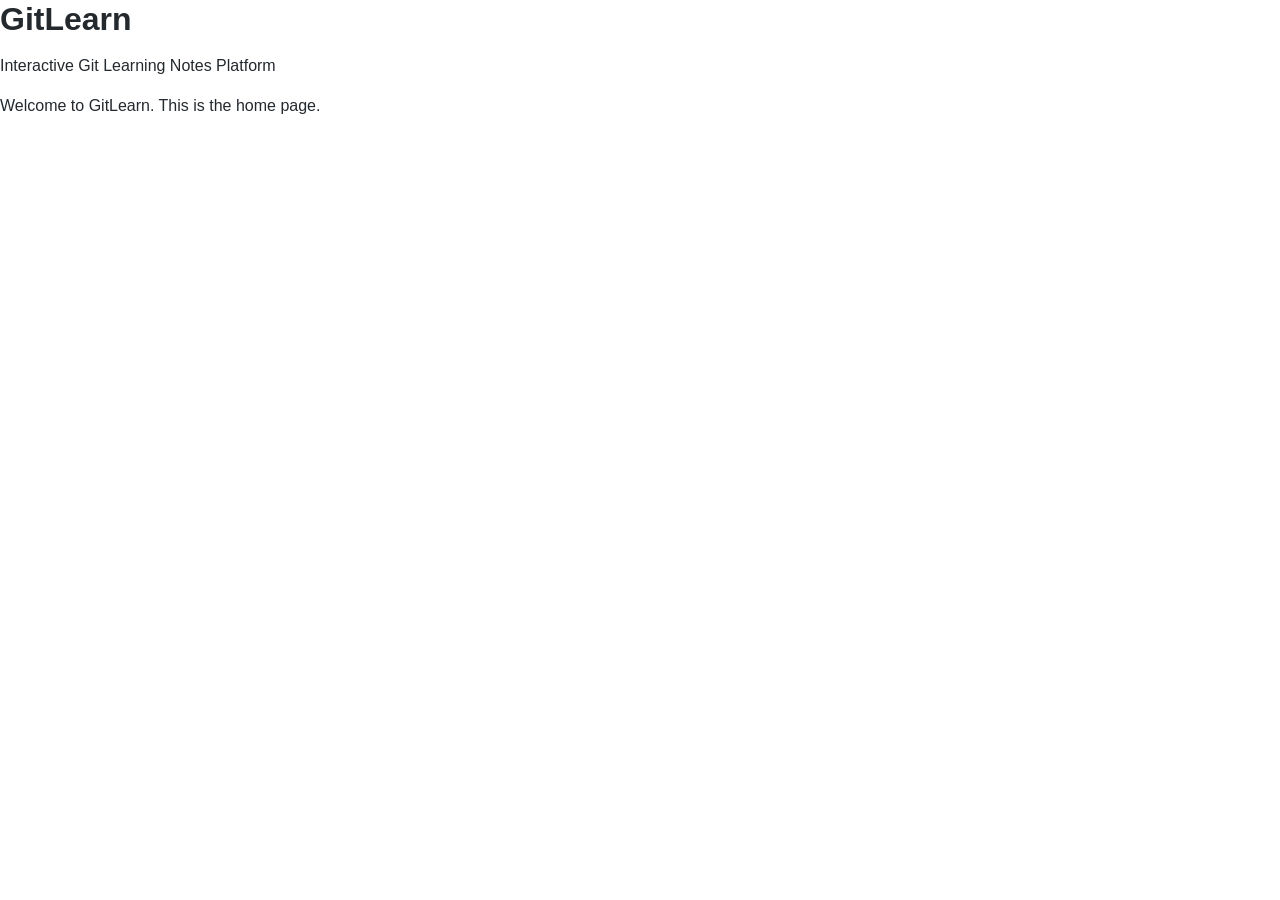
==== gitlearn/index.html @ b14d95a1 "Initial GitLearn project structure and base files" ====
<!DOCTYPE html>
<html lang="en">

<head>
    <meta charset="UTF-8">
    <meta name="viewport" content="width=device-width, initial-scale=1.0">
    <title>GitLearn - Interactive Git Learning Platform</title>
    <link rel="stylesheet" href="css/styles.css">
</head>

<body>
    <header>
        <h1>GitLearn</h1>
        <p>Interactive Git Learning Notes Platform</p>
    </header>
    <main>
        <p>Welcome to GitLearn. This is the home page.</p>
    </main>
    <script src="js/main.js"></script>
</body>

</html>
---- gitlearn/css/styles.css ----
/* GitLearn CSS Design System */

/* ===== CSS VARIABLES FOR THEMING ===== */
:root {
    /* Light Theme Colors */
    --primary-color: #0366d6;
    --primary-hover: #0256cc;
    --background-color: #ffffff;
    --sidebar-bg: #f6f8fa;
    --header-bg: #ffffff;
    --card-bg: #ffffff;
    --text-color: #24292e;
    --text-secondary: #586069;
    --border-color: #e1e4e8;
    --code-bg: #f6f8fa;
    --code-border: #e1e4e8;
    --shadow: rgba(0, 0, 0, 0.1);
    --shadow-hover: rgba(0, 0, 0, 0.15);

    /* Spacing */
    --spacing-xs: 0.25rem;
    --spacing-sm: 0.5rem;
    --spacing-md: 1rem;
    --spacing-lg: 1.5rem;
    --spacing-xl: 2rem;
    --spacing-2xl: 3rem;

    /* Typography */
    --font-family: -apple-system, BlinkMacSystemFont, 'Segoe UI', Roboto, sans-serif;
    --font-mono: 'SFMono-Regular', Consolas, 'Liberation Mono', Menlo, monospace;
    --font-size-sm: 0.875rem;
    --font-size-base: 1rem;
    --font-size-lg: 1.25rem;
    --font-size-xl: 1.5rem;
    --font-size-2xl: 2rem;
    --line-height: 1.5;
}

/* Dark Theme */
.dark {
    --background-color: #0d1117;
    --sidebar-bg: #161b22;
    --header-bg: #161b22;
    --card-bg: #161b22;
    --text-color: #c9d1d9;
    --text-secondary: #8b949e;
    --border-color: #30363d;
    --code-bg: #161b22;
    --code-border: #30363d;
    --shadow: rgba(0, 0, 0, 0.3);
    --shadow-hover: rgba(0, 0, 0, 0.4);
}

/* ===== RESET AND BASE STYLES ===== */
* {
    box-sizing: border-box;
    margin: 0;
    padding: 0;
}

body {
    font-family: var(--font-family);
    font-size: var(--font-size-base);
    line-height: var(--line-height);
    color: var(--text-color);
    background-color: var(--background-color);
    transition: background-color 0.3s ease, color 0.3s ease;
}

h1,
h2,
h3,
h4,
h5,
h6 {
    margin-bottom: var(--spacing-md);
    font-weight: 600;
    line-height: 1.2;
}

h1 {
    font-size: var(--font-size-2xl);
}

h2 {
    font-size: var(--font-size-xl);
}

h3 {
    font-size: var(--font-size-lg);
}

p {
    margin-bottom: var(--spacing-md);
}

a {
    color: var(--primary-color);
    text-decoration: none;
    transition: color 0.2s ease;
}

a:hover {
    color: var(--primary-hover);
}

/* ===== LAYOUT ===== */
.app-container {
    display: flex;
    min-height: 100vh;
}

.sidebar {
    width: 280px;
    background-color: var(--sidebar-bg);
    border-right: 1px solid var(--border-color);
    padding: var(--spacing-lg);
    position: fixed;
    height: 100vh;
    overflow-y: auto;
    transition: transform 0.3s ease;
}

.main-content {
    flex: 1;
    margin-left: 280px;
    display: flex;
    flex-direction: column;
    min-height: 100vh;
}

.header {
    background-color: var(--header-bg);
    border-bottom: 1px solid var(--border-color);
    padding: var(--spacing-lg);
    display: flex;
    justify-content: space-between;
    align-items: center;
    position: sticky;
    top: 0;
    z-index: 100;
}

.content {
    padding: var(--spacing-2xl);
    max-width: 1200px;
    margin: 0 auto;
    flex: 1;
}

/* ===== SIDEBAR NAVIGATION ===== */
.sidebar-nav {
    list-style: none;
}

.sidebar-nav li {
    margin-bottom: var(--spacing-sm);
}

.sidebar-nav a {
    display: block;
    padding: var(--spacing-md);
    border-radius: 6px;
    color: var(--text-color);
    font-weight: 500;
    transition: all 0.2s ease;
}

.sidebar-nav a:hover,
.sidebar-nav a.active {
    background-color: var(--primary-color);
    color: white;
    transform: translateX(4px);
}

/* ===== HEADER ===== */
.header-title h1 {
    font-size: var(--font-size-xl);
    margin: 0;
}

.header-title p {
    font-size: var(--font-size-sm);
    color: var(--text-secondary);
    margin: 0;
}

.header-actions {
    display: flex;
    align-items: center;
    gap: var(--spacing-md);
}

/* ===== SEARCH BAR ===== */
.search-bar {
    position: relative;
    width: 300px;
}

.search-bar input {
    width: 100%;
    padding: var(--spacing-sm) var(--spacing-md);
    border: 1px solid var(--border-color);
    border-radius: 6px;
    background-color: var(--card-bg);
    color: var(--text-color);
    font-size: var(--font-size-base);
    transition: border-color 0.2s ease, box-shadow 0.2s ease;
}

.search-bar input:focus {
    outline: none;
    border-color: var(--primary-color);
    box-shadow: 0 0 0 3px rgba(3, 102, 214, 0.1);
}

.search-bar input::placeholder {
    color: var(--text-secondary);
}

/* ===== DARK MODE TOGGLE ===== */
.theme-toggle {
    background: none;
    border: 1px solid var(--border-color);
    border-radius: 6px;
    padding: var(--spacing-sm);
    cursor: pointer;
    color: var(--text-color);
    transition: all 0.2s ease;
}

.theme-toggle:hover {
    background-color: var(--card-bg);
    border-color: var(--primary-color);
}

/* ===== COMMAND CARDS ===== */
.command-card {
    background-color: var(--card-bg);
    border: 1px solid var(--border-color);
    border-radius: 8px;
    padding: var(--spacing-lg);
    margin-bottom: var(--spacing-lg);
    box-shadow: 0 2px 4px var(--shadow);
    transition: all 0.3s ease;
}

.command-card:hover {
    box-shadow: 0 4px 8px var(--shadow-hover);
    transform: translateY(-2px);
}

.command-name {
    font-size: var(--font-size-lg);
    font-weight: 600;
    color: var(--primary-color);
    margin-bottom: var(--spacing-sm);
}

.command-description {
    color: var(--text-secondary);
    margin-bottom: var(--spacing-md);
}

.command-syntax,
.command-example {
    margin-bottom: var(--spacing-md);
}

.command-label {
    font-weight: 600;
    color: var(--text-color);
    margin-bottom: var(--spacing-xs);
}

/* ===== CODE BLOCKS ===== */
.code-block {
    position: relative;
    background-color: var(--code-bg);
    border: 1px solid var(--code-border);
    border-radius: 6px;
    padding: var(--spacing-md);
    margin: var(--spacing-md) 0;
    font-family: var(--font-mono);
    font-size: var(--font-size-sm);
    line-height: 1.4;
    overflow-x: auto;
    white-space: pre-wrap;
    word-wrap: break-word;
}

.code-block code {
    background: none;
    padding: 0;
    border-radius: 0;
    font-family: inherit;
    font-size: inherit;
}

/* ===== COPY BUTTONS ===== */
.copy-btn {
    position: absolute;
    top: var(--spacing-sm);
    right: var(--spacing-sm);
    background-color: var(--card-bg);
    border: 1px solid var(--border-color);
    border-radius: 4px;
    padding: var(--spacing-xs) var(--spacing-sm);
    font-size: var(--font-size-sm);
    cursor: pointer;
    color: var(--text-secondary);
    transition: all 0.2s ease;
}

.copy-btn:hover {
    background-color: var(--primary-color);
    color: white;
    border-color: var(--primary-color);
}

.copy-btn.copied {
    background-color: #28a745;
    color: white;
    border-color: #28a745;
}

/* ===== DOCUMENTATION SECTIONS ===== */
.section {
    margin-bottom: var(--spacing-2xl);
}

.section h2 {
    border-bottom: 2px solid var(--border-color);
    padding-bottom: var(--spacing-sm);
    margin-bottom: var(--spacing-lg);
}

.section h3 {
    margin-top: var(--spacing-xl);
    margin-bottom: var(--spacing-md);
}

/* ===== BUTTONS ===== */
.btn {
    display: inline-block;
    padding: var(--spacing-sm) var(--spacing-md);
    border: 1px solid var(--border-color);
    border-radius: 6px;
    background-color: var(--card-bg);
    color: var(--text-color);
    font-size: var(--font-size-base);
    cursor: pointer;
    transition: all 0.2s ease;
    text-decoration: none;
}

.btn:hover {
    background-color: var(--primary-color);
    color: white;
    border-color: var(--primary-color);
    transform: translateY(-1px);
}

.btn-primary {
    background-color: var(--primary-color);
    color: white;
    border-color: var(--primary-color);
}

/* ===== RESPONSIVE DESIGN ===== */

/* Tablet */
@media (max-width: 1024px) {
    .sidebar {
        width: 240px;
    }

    .main-content {
        margin-left: 240px;
    }

    .search-bar {
        width: 250px;
    }

    .content {
        padding: var(--spacing-lg);
    }
}

/* Mobile */
@media (max-width: 768px) {
    .app-container {
        flex-direction: column;
    }

    .sidebar {
        width: 100%;
        height: auto;
        position: static;
        border-right: none;
        border-bottom: 1px solid var(--border-color);
        padding: var(--spacing-md);
    }

    .sidebar-nav {
        display: flex;
        flex-wrap: wrap;
        gap: var(--spacing-sm);
    }

    .sidebar-nav li {
        margin-bottom: 0;
    }

    .sidebar-nav a {
        padding: var(--spacing-sm) var(--spacing-md);
        font-size: var(--font-size-sm);
    }

    .main-content {
        margin-left: 0;
    }

    .header {
        flex-direction: column;
        gap: var(--spacing-md);
        padding: var(--spacing-md);
    }

    .header-actions {
        width: 100%;
        justify-content: space-between;
    }

    .search-bar {
        width: 100%;
        order: 1;
    }

    .content {
        padding: var(--spacing-md);
    }

    .command-card {
        padding: var(--spacing-md);
    }
}

/* Small Mobile */
@media (max-width: 480px) {
    .sidebar-nav {
        justify-content: center;
    }

    .content {
        padding: var(--spacing-sm);
    }

    .command-card {
        padding: var(--spacing-sm);
    }

    h1 {
        font-size: var(--font-size-xl);
    }

    h2 {
        font-size: var(--font-size-lg);
    }

    h3 {
        font-size: var(--font-size-base);
    }
}

/* ===== UTILITIES ===== */
.hidden {
    display: none;
}

.text-center {
    text-align: center;
}

.mb-sm {
    margin-bottom: var(--spacing-sm);
}

.mb-md {
    margin-bottom: var(--spacing-md);
}

.mb-lg {
    margin-bottom: var(--spacing-lg);
}

.mb-xl {
    margin-bottom: var(--spacing-xl);
}

.mt-sm {
    margin-top: var(--spacing-sm);
}

.mt-md {
    margin-top: var(--spacing-md);
}

.mt-lg {
    margin-top: var(--spacing-lg);
}

.mt-xl {
    margin-top: var(--spacing-xl);
}
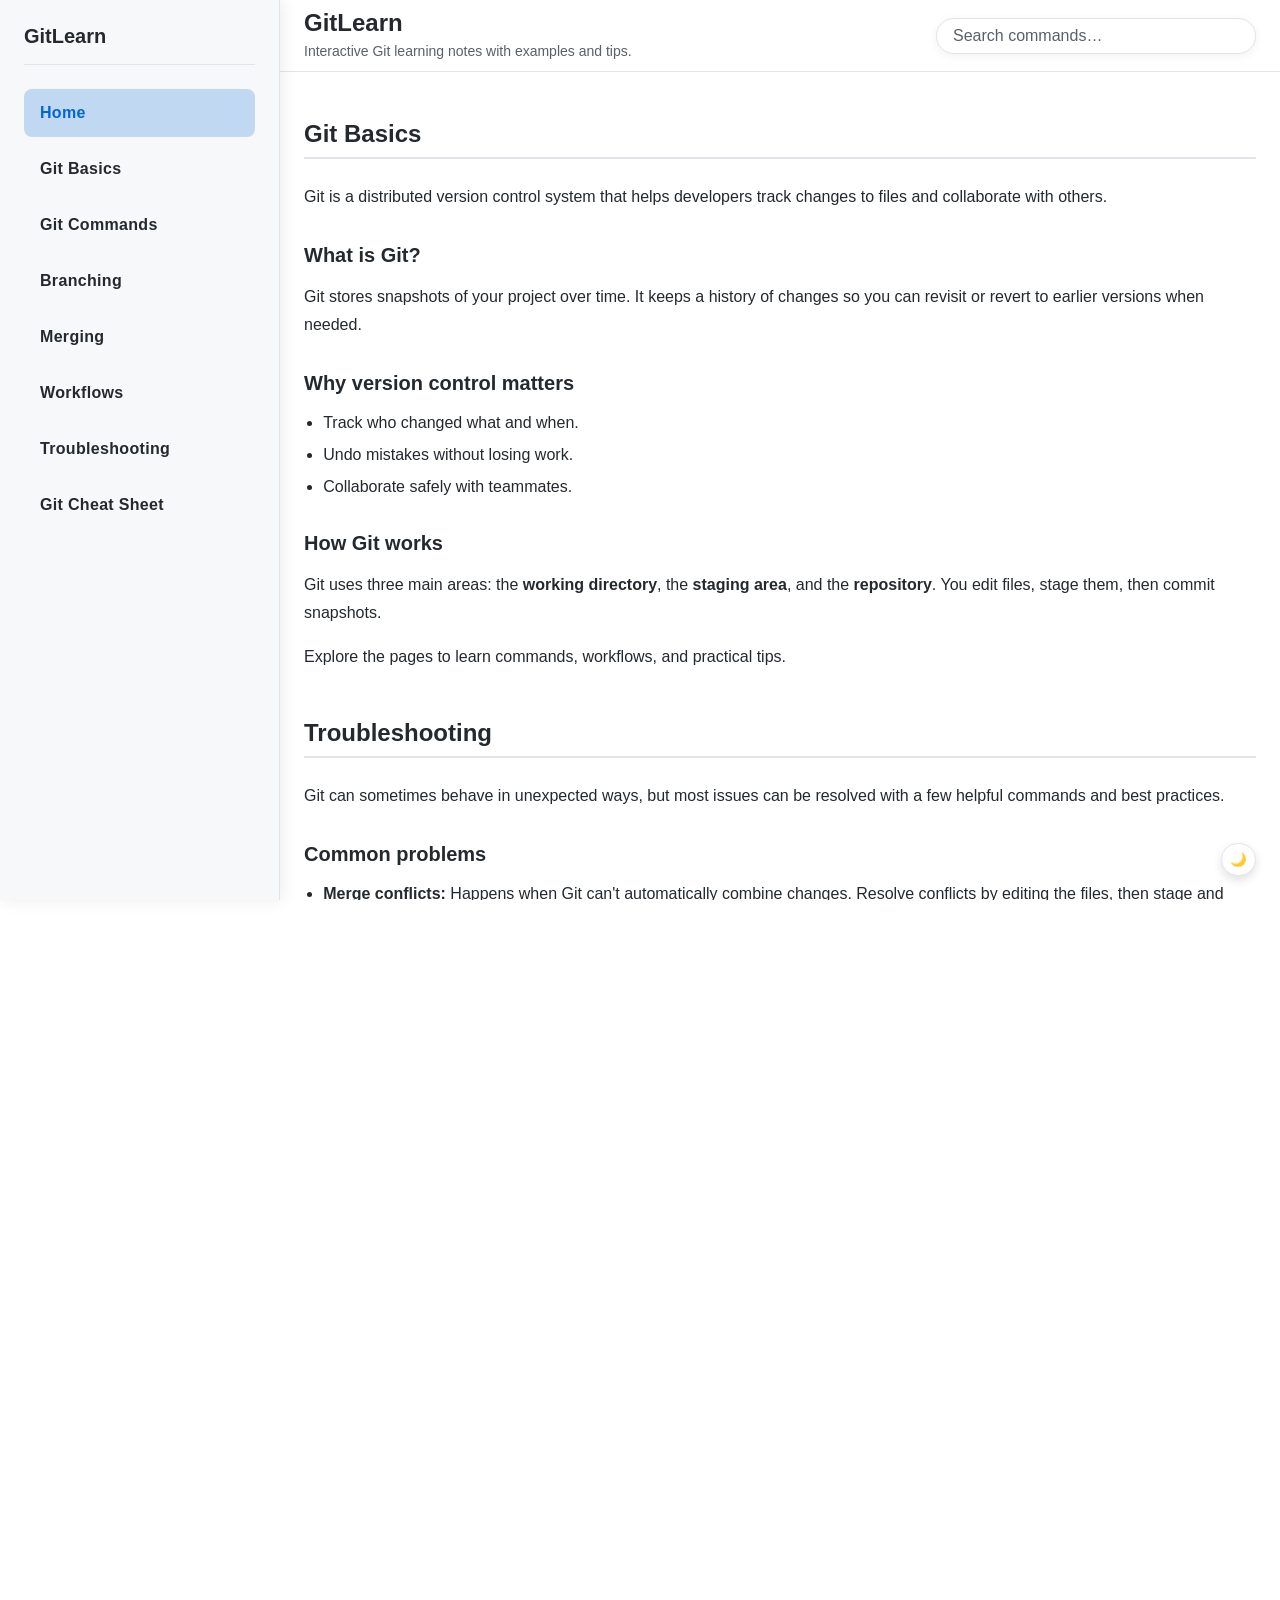
==== commit 93becd06: "Improve layout" ====
--- a/gitlearn/index.html
+++ b/gitlearn/index.html
@@ -9,14 +9,112 @@
 </head>
 
 <body>
-    <header>
-        <h1>GitLearn</h1>
-        <p>Interactive Git Learning Notes Platform</p>
-    </header>
-    <main>
-        <p>Welcome to GitLearn. This is the home page.</p>
-    </main>
+    <div class="app-container">
+        <div class="sidebar-overlay" id="sidebar-overlay"></div>
+        <aside class="sidebar">
+            <div class="sidebar-brand">
+                <h2>GitLearn</h2>
+            </div>
+            <nav>
+                <ul class="sidebar-nav">
+                    <li><a class="active" href="index.html">Home</a></li>
+                    <li><a href="index.html#basics">Git Basics</a></li>
+                    <li><a href="commands.html">Git Commands</a></li>
+                    <li><a href="concepts.html#branches">Branching</a></li>
+                    <li><a href="concepts.html#merges">Merging</a></li>
+                    <li><a href="workflows.html">Workflows</a></li>
+                    <li><a href="index.html#troubleshooting">Troubleshooting</a></li>
+                    <li><a href="index.html#cheat-sheet">Git Cheat Sheet</a></li>
+                </ul>
+            </nav>
+        </aside>
+
+        <div class="main-content">
+            <header class="header">
+                <button class="sidebar-toggle" id="sidebar-toggle" aria-label="Toggle navigation">☰</button>
+                <div class="header-title">
+                    <h1>GitLearn</h1>
+                    <p>Interactive Git learning notes with examples and tips.</p>
+                </div>
+                <div class="header-actions">
+                    <div class="search-bar">
+                        <input id="search-input" type="search" placeholder="Search commands…"
+                            aria-label="Search commands" />
+                    </div>
+                    <button class="theme-toggle" id="theme-toggle" aria-label="Toggle dark mode">🌙</button>
+                </div>
+            </header>
+
+            <main class="content">
+                <section class="section" id="basics">
+                    <h2>Git Basics</h2>
+                    <p>Git is a distributed version control system that helps developers track changes to files and
+                        collaborate with others.</p>
+
+                    <h3>What is Git?</h3>
+                    <p>Git stores snapshots of your project over time. It keeps a history of changes so you can revisit
+                        or revert to earlier versions when needed.</p>
+
+                    <h3>Why version control matters</h3>
+                    <ul>
+                        <li>Track who changed what and when.</li>
+                        <li>Undo mistakes without losing work.</li>
+                        <li>Collaborate safely with teammates.</li>
+                    </ul>
+
+                    <h3>How Git works</h3>
+                    <p>Git uses three main areas: the <strong>working directory</strong>, the <strong>staging
+                            area</strong>, and the <strong>repository</strong>. You edit files, stage them, then commit
+                        snapshots.</p>
+
+                    <p>Explore the pages to learn commands, workflows, and practical tips.</p>
+                </section>
+
+                <section class="section" id="troubleshooting">
+                    <h2>Troubleshooting</h2>
+                    <p>Git can sometimes behave in unexpected ways, but most issues can be resolved with a few helpful
+                        commands and best practices.</p>
+
+                    <h3>Common problems</h3>
+                    <ul>
+                        <li><strong>Merge conflicts:</strong> Happens when Git can't automatically combine changes.
+                            Resolve conflicts by editing the files, then stage and commit.</li>
+                        <li><strong>Detached HEAD:</strong> Occurs when you checkout a specific commit instead of a
+                            branch. Switch back to a branch to continue working.</li>
+                        <li><strong>Accidental commits:</strong> Use <code>git reset</code> to undo commits locally
+                            before pushing.</li>
+                    </ul>
+
+                    <h3>Quick troubleshooting commands</h3>
+                    <ul>
+                        <li><code>git status</code> — See what has changed.</li>
+                        <li><code>git log --oneline</code> — View commit history.</li>
+                        <li><code>git diff</code> — Compare changes.</li>
+                        <li><code>git stash</code> — Save work without committing.</li>
+                    </ul>
+                </section>
+
+                <section class="section" id="cheat-sheet">
+                    <h2>Git Cheat Sheet</h2>
+                    <p>A quick reference for the most common Git commands.</p>
+
+                    <ul>
+                        <li><code>git init</code> — Start a new repository.</li>
+                        <li><code>git clone &lt;url&gt;</code> — Copy a remote repository locally.</li>
+                        <li><code>git add &lt;file&gt;</code> — Stage changes.</li>
+                        <li><code>git commit -m &quot;message&quot;</code> — Save staged changes.</li>
+                        <li><code>git push</code> — Send commits to remote.</li>
+                        <li><code>git pull</code> — Fetch and merge remote changes.</li>
+                    </ul>
+
+                    <p>Use this page as a starting point and jump into the commands page to see examples.</p>
+                </section>
+            </main>
+        </div>
+    </div>
+
     <script src="js/main.js"></script>
+    <script src="js/search.js"></script>
 </body>
 
 </html>
--- a/gitlearn/css/styles.css
+++ b/gitlearn/css/styles.css
@@ -34,6 +34,11 @@
     --font-size-xl: 1.5rem;
     --font-size-2xl: 2rem;
     --line-height: 1.5;
+
+    /* Layout */
+    --sidebar-width: 280px;
+    --content-max-width: 1100px;
+    --header-height: 72px;
 }
 
 /* Dark Theme */
@@ -52,6 +57,10 @@
 }
 
 /* ===== RESET AND BASE STYLES ===== */
+html {
+    scroll-behavior: smooth;
+}
+
 * {
     box-sizing: border-box;
     margin: 0;
@@ -105,52 +114,108 @@
 }
 
 /* ===== LAYOUT ===== */
+html,
+body {
+    height: 100%;
+    overflow-x: hidden;
+}
+
 .app-container {
     display: flex;
     min-height: 100vh;
 }
 
+.sidebar-overlay {
+    display: none;
+}
+
 .sidebar {
-    width: 280px;
+    width: var(--sidebar-width);
     background-color: var(--sidebar-bg);
     border-right: 1px solid var(--border-color);
     padding: var(--spacing-lg);
     position: fixed;
+    top: 0;
+    left: 0;
     height: 100vh;
     overflow-y: auto;
-    transition: transform 0.3s ease;
+    transition: transform 0.3s ease, box-shadow 0.3s ease;
+    box-shadow: 2px 0 16px rgba(0, 0, 0, 0.08);
+    z-index: 200;
 }
 
 .main-content {
     flex: 1;
-    margin-left: 280px;
+    margin-left: var(--sidebar-width);
     display: flex;
     flex-direction: column;
     min-height: 100vh;
+    background: transparent;
 }
 
 .header {
     background-color: var(--header-bg);
     border-bottom: 1px solid var(--border-color);
-    padding: var(--spacing-lg);
+    padding: 0 var(--spacing-lg);
+    height: var(--header-height);
     display: flex;
-    justify-content: space-between;
     align-items: center;
     position: sticky;
     top: 0;
-    z-index: 100;
+    z-index: 150;
+}
+
+.header-title {
+    display: flex;
+    flex-direction: column;
+    gap: 0.25rem;
+}
+
+.header-actions {
+    display: flex;
+    align-items: center;
+    gap: var(--spacing-md);
+    margin-left: auto;
 }
 
 .content {
-    padding: var(--spacing-2xl);
-    max-width: 1200px;
+    padding: var(--spacing-2xl) var(--spacing-lg);
+    max-width: var(--content-max-width);
     margin: 0 auto;
     flex: 1;
+    overflow: auto;
+}
+
+.content p {
+    margin-bottom: var(--spacing-md);
+    line-height: 1.75;
+}
+
+.content ul {
+    margin: var(--spacing-md) 0;
+    padding-left: 1.2rem;
+}
+
+.content li {
+    margin-bottom: 0.5rem;
 }
 
 /* ===== SIDEBAR NAVIGATION ===== */
+.sidebar-brand {
+    margin-bottom: var(--spacing-lg);
+    padding-bottom: var(--spacing-md);
+    border-bottom: 1px solid var(--border-color);
+}
+
+.sidebar-brand h2 {
+    font-size: var(--font-size-lg);
+    margin: 0;
+}
+
 .sidebar-nav {
     list-style: none;
+    padding: 0;
+    margin: 0;
 }
 
 .sidebar-nav li {
@@ -159,18 +224,22 @@
 
 .sidebar-nav a {
     display: block;
-    padding: var(--spacing-md);
-    border-radius: 6px;
+    padding: 0.75rem 1rem;
+    border-radius: 8px;
     color: var(--text-color);
-    font-weight: 500;
-    transition: all 0.2s ease;
-}
-
-.sidebar-nav a:hover,
+    font-weight: 600;
+    transition: background 0.2s ease, transform 0.2s ease;
+    letter-spacing: 0.02em;
+}
+
+.sidebar-nav a:hover {
+    background-color: rgba(3, 102, 214, 0.12);
+    transform: translateX(4px);
+}
+
 .sidebar-nav a.active {
-    background-color: var(--primary-color);
-    color: white;
-    transform: translateX(4px);
+    background-color: rgba(3, 102, 214, 0.22);
+    color: var(--primary-color);
 }
 
 /* ===== HEADER ===== */
@@ -179,59 +248,90 @@
     margin: 0;
 }
 
-.header-title p {
-    font-size: var(--font-size-sm);
-    color: var(--text-secondary);
-    margin: 0;
-}
-
-.header-actions {
-    display: flex;
-    align-items: center;
-    gap: var(--spacing-md);
-}
-
-/* ===== SEARCH BAR ===== */
-.search-bar {
-    position: relative;
-    width: 300px;
-}
-
-.search-bar input {
-    width: 100%;
-    padding: var(--spacing-sm) var(--spacing-md);
-    border: 1px solid var(--border-color);
-    border-radius: 6px;
-    background-color: var(--card-bg);
-    color: var(--text-color);
-    font-size: var(--font-size-base);
-    transition: border-color 0.2s ease, box-shadow 0.2s ease;
-}
-
-.search-bar input:focus {
-    outline: none;
-    border-color: var(--primary-color);
-    box-shadow: 0 0 0 3px rgba(3, 102, 214, 0.1);
-}
-
-.search-bar input::placeholder {
-    color: var(--text-secondary);
-}
-
-/* ===== DARK MODE TOGGLE ===== */
-.theme-toggle {
+.sidebar-toggle {
+    display: none;
     background: none;
     border: 1px solid var(--border-color);
     border-radius: 6px;
     padding: var(--spacing-sm);
     cursor: pointer;
     color: var(--text-color);
+    font-size: 1.1rem;
     transition: all 0.2s ease;
 }
 
-.theme-toggle:hover {
+.sidebar-toggle:hover {
     background-color: var(--card-bg);
     border-color: var(--primary-color);
+}
+
+.header-title p {
+    font-size: var(--font-size-sm);
+    color: var(--text-secondary);
+    margin: 0;
+}
+
+.header-actions {
+    display: flex;
+    align-items: center;
+    gap: var(--spacing-md);
+}
+
+/* ===== SEARCH BAR ===== */
+.search-bar {
+    position: relative;
+    width: 320px;
+    max-width: 100%;
+}
+
+.search-bar input {
+    width: 100%;
+    padding: var(--spacing-sm) var(--spacing-md);
+    border: 1px solid var(--border-color);
+    border-radius: 999px;
+    background-color: var(--card-bg);
+    color: var(--text-color);
+    font-size: var(--font-size-base);
+    transition: border-color 0.2s ease, box-shadow 0.2s ease;
+    box-shadow: 0 2px 10px rgba(0, 0, 0, 0.06);
+}
+
+.search-bar input:focus {
+    outline: none;
+    border-color: var(--primary-color);
+    box-shadow: 0 4px 14px rgba(3, 102, 214, 0.25);
+}
+
+.search-bar input:focus {
+    outline: none;
+    border-color: var(--primary-color);
+    box-shadow: 0 0 0 3px rgba(3, 102, 214, 0.1);
+}
+
+.search-bar input::placeholder {
+    color: var(--text-secondary);
+}
+
+/* ===== DARK MODE TOGGLE ===== */
+.theme-toggle {
+    position: fixed;
+    bottom: var(--spacing-lg);
+    right: var(--spacing-lg);
+    background: var(--card-bg);
+    border: 1px solid var(--border-color);
+    border-radius: 999px;
+    padding: var(--spacing-sm);
+    cursor: pointer;
+    color: var(--text-color);
+    transition: all 0.2s ease;
+    box-shadow: 0 4px 10px rgba(0, 0, 0, 0.12);
+    z-index: 300;
+}
+
+.theme-toggle:hover {
+    background-color: var(--primary-color);
+    border-color: var(--primary-color);
+    color: white;
 }
 
 /* ===== COMMAND CARDS ===== */
@@ -243,6 +343,16 @@
     margin-bottom: var(--spacing-lg);
     box-shadow: 0 2px 4px var(--shadow);
     transition: all 0.3s ease;
+}
+
+.command-syntax .code-block {
+    border-left: 4px solid var(--primary-color);
+    background-color: rgba(3, 102, 214, 0.06);
+}
+
+.command-example .code-block {
+    border-left: 4px solid var(--primary-hover);
+    background-color: rgba(2, 86, 204, 0.06);
 }
 
 .command-card:hover {
@@ -395,14 +505,75 @@
     }
 
     .sidebar {
+        width: 280px;
+        height: 100vh;
+        position: fixed;
+        top: 0;
+        left: 0;
+        transform: translateX(-100%);
+        z-index: 200;
+        border-right: 1px solid var(--border-color);
+        padding: var(--spacing-md);
+        transition: transform 0.3s ease;
+    }
+
+    .sidebar.open {
+        transform: translateX(0);
+    }
+
+    .sidebar-overlay {
+        position: fixed;
+        inset: 0;
+        background-color: rgba(0, 0, 0, 0.4);
+        opacity: 0;
+        visibility: hidden;
+        transition: opacity 0.3s ease;
+        z-index: 150;
+    }
+
+    .sidebar-overlay.open {
+        opacity: 1;
+        visibility: visible;
+    }
+
+    .main-content {
+        margin-left: 0;
+    }
+
+    .header {
+        flex-direction: row;
+        justify-content: space-between;
+        gap: var(--spacing-md);
+        padding: var(--spacing-md);
+    }
+
+    .sidebar-toggle {
+        display: inline-flex;
+        align-items: center;
+        justify-content: center;
+    }
+
+    .header-actions {
         width: 100%;
-        height: auto;
-        position: static;
-        border-right: none;
-        border-bottom: 1px solid var(--border-color);
+        justify-content: flex-end;
+    }
+
+    .search-bar {
+        width: 100%;
+        order: 2;
+    }
+
+    .content {
         padding: var(--spacing-md);
     }
 
+    .command-card {
+        padding: var(--spacing-md);
+    }
+}
+
+/* Extra mobile refinements (stacked header and nav) */
+@media (max-width: 600px) {
     .sidebar-nav {
         display: flex;
         flex-wrap: wrap;
@@ -418,10 +589,6 @@
         font-size: var(--font-size-sm);
     }
 
-    .main-content {
-        margin-left: 0;
-    }
-
     .header {
         flex-direction: column;
         gap: var(--spacing-md);
